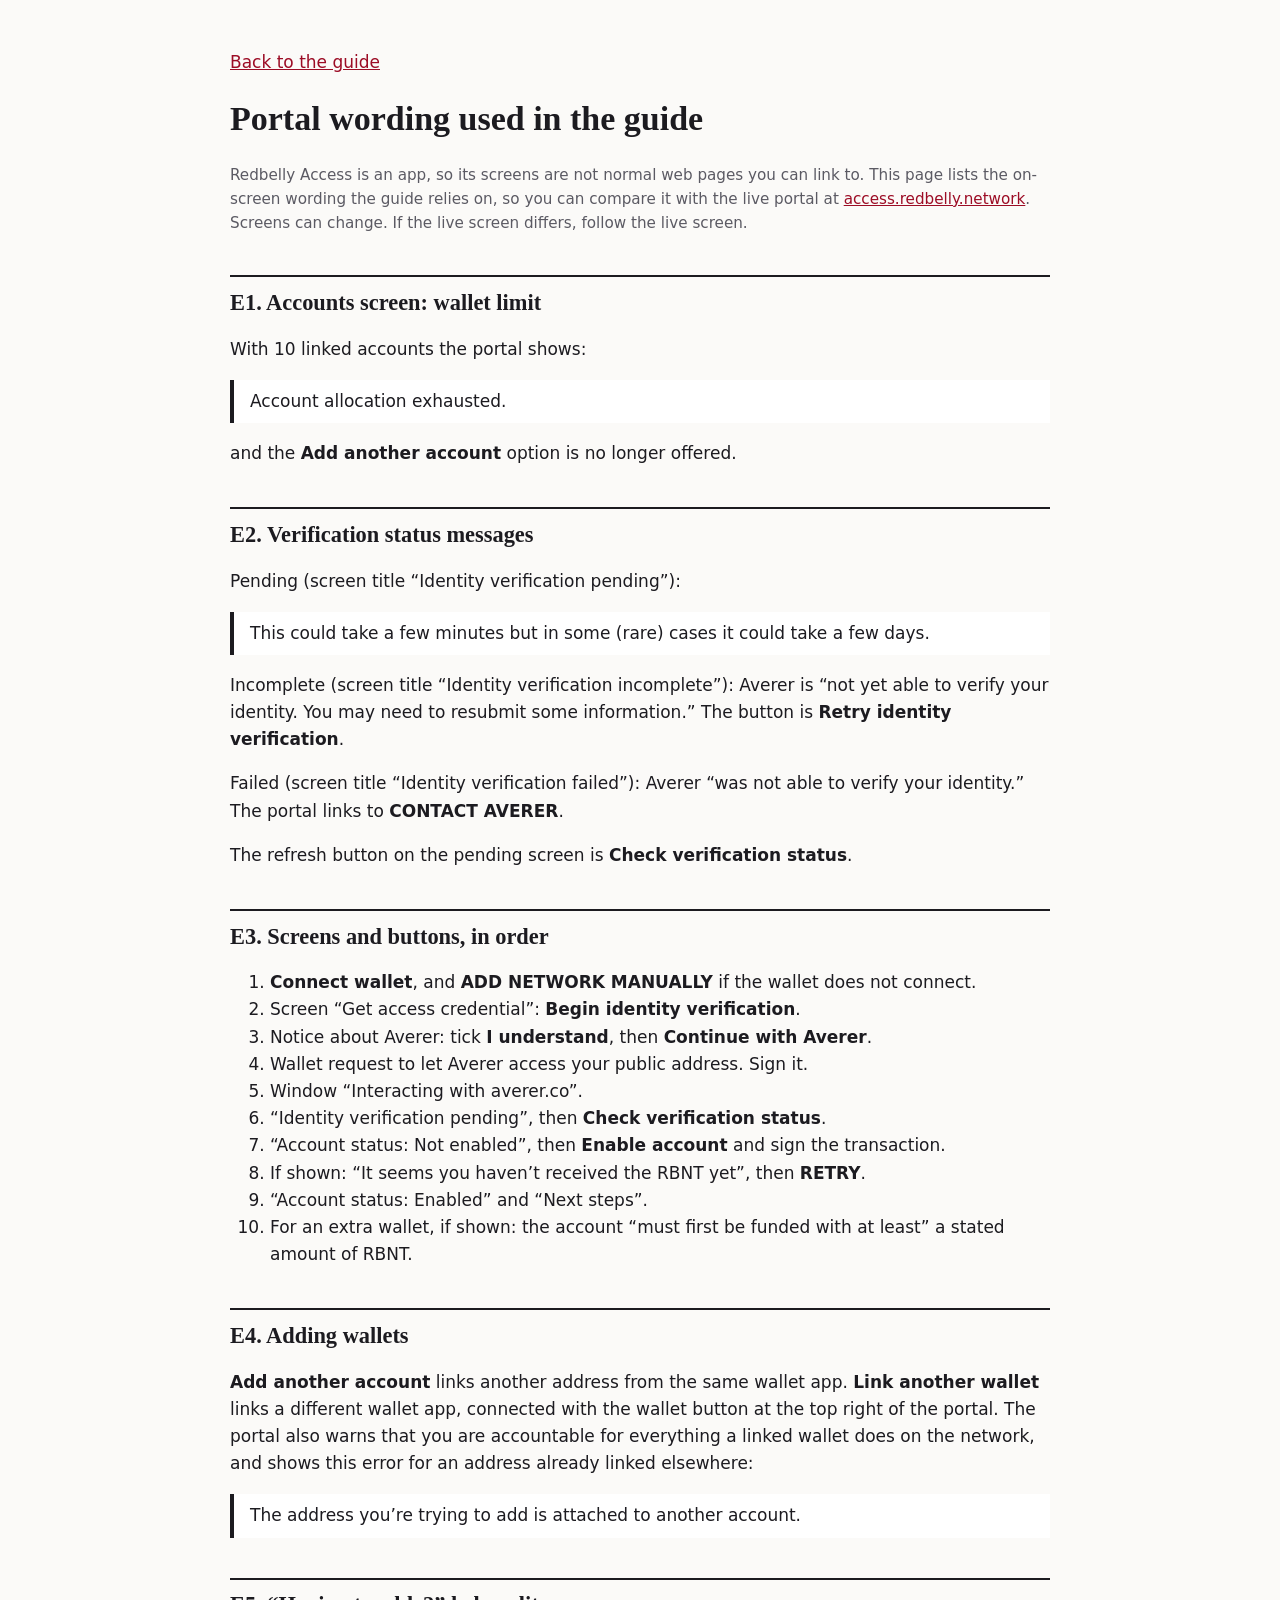
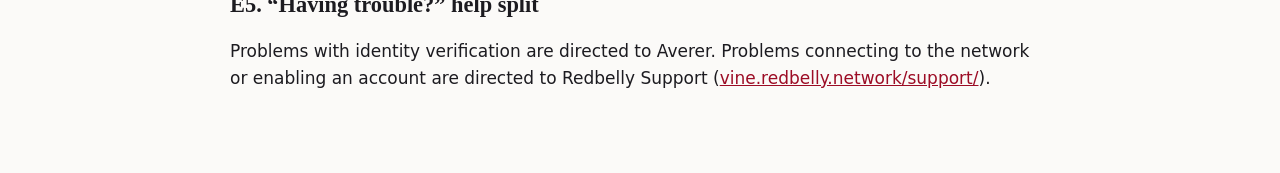
==== evidence.html @ eb974d35 "Fix Q2/Q3, live button names, Averer ticket link, evidence and sources" ====
<!DOCTYPE html>
<html lang="en">
<head>
<meta charset="utf-8">
<meta name="viewport" content="width=device-width, initial-scale=1">
<title>Portal wording used in the Redbelly KYC guide</title>
<style>
:root{--ink:#1c1b20;--muted:#5b5a63;--paper:#fbfaf8;--card:#fff;--line:#dedbd5;--link:#9c0c25;color-scheme:light dark}
@media (prefers-color-scheme: dark){:root{--ink:#f1eff2;--muted:#b4b1ba;--paper:#16151a;--card:#1f1e24;--line:#37353d;--link:#ff8da0}}
body{margin:0;background:var(--paper);color:var(--ink);font:17px/1.6 system-ui,-apple-system,"Segoe UI",Roboto,sans-serif}
main{max-width:820px;margin:0 auto;padding:2rem 1rem 4rem}
h1,h2{font-family:"Iowan Old Style","Palatino Linotype",Palatino,Georgia,serif;line-height:1.2}
h2{margin-top:2.5rem;padding-top:.8rem;border-top:2px solid var(--ink);font-size:1.4rem}
a{color:var(--link)}
.meta{color:var(--muted);font-size:.95rem}
blockquote{margin:.6rem 0;padding:.5rem 1rem;background:var(--card);border-left:4px solid var(--ink)}
code{overflow-wrap:anywhere}
</style>
</head>
<body><main>
<p><a href="index.html">Back to the guide</a></p>
<h1>Portal wording used in the guide</h1>
<p class="meta">Redbelly Access is an app, so its screens are not normal web pages you can link to. This page lists the on-screen wording the guide relies on, so you can compare it with the live portal at <a href="https://access.redbelly.network/">access.redbelly.network</a>. Screens can change. If the live screen differs, follow the live screen.</p>

<h2 id="e1">E1. Accounts screen: wallet limit</h2>
<p>With 10 linked accounts the portal shows:</p>
<blockquote>Account allocation exhausted.</blockquote>
<p>and the <b>Add another account</b> option is no longer offered.</p>

<h2 id="e2">E2. Verification status messages</h2>
<p>Pending (screen title “Identity verification pending”):</p>
<blockquote>This could take a few minutes but in some (rare) cases it could take a few days.</blockquote>
<p>Incomplete (screen title “Identity verification incomplete”): Averer is “not yet able to verify your identity. You may need to resubmit some information.” The button is <b>Retry identity verification</b>.</p>
<p>Failed (screen title “Identity verification failed”): Averer “was not able to verify your identity.” The portal links to <b>CONTACT AVERER</b>.</p>
<p>The refresh button on the pending screen is <b>Check verification status</b>.</p>

<h2 id="e3">E3. Screens and buttons, in order</h2>
<ol>
<li><b>Connect wallet</b>, and <b>ADD NETWORK MANUALLY</b> if the wallet does not connect.</li>
<li>Screen “Get access credential”: <b>Begin identity verification</b>.</li>
<li>Notice about Averer: tick <b>I understand</b>, then <b>Continue with Averer</b>.</li>
<li>Wallet request to let Averer access your public address. Sign it.</li>
<li>Window “Interacting with averer.co”.</li>
<li>“Identity verification pending”, then <b>Check verification status</b>.</li>
<li>“Account status: Not enabled”, then <b>Enable account</b> and sign the transaction.</li>
<li>If shown: “It seems you haven’t received the RBNT yet”, then <b>RETRY</b>.</li>
<li>“Account status: Enabled” and “Next steps”.</li>
<li>For an extra wallet, if shown: the account “must first be funded with at least” a stated amount of RBNT.</li>
</ol>

<h2 id="e4">E4. Adding wallets</h2>
<p><b>Add another account</b> links another address from the same wallet app. <b>Link another wallet</b> links a different wallet app, connected with the wallet button at the top right of the portal. The portal also warns that you are accountable for everything a linked wallet does on the network, and shows this error for an address already linked elsewhere:</p>
<blockquote>The address you’re trying to add is attached to another account.</blockquote>

<h2 id="e5">E5. “Having trouble?” help split</h2>
<p>Problems with identity verification are directed to Averer. Problems connecting to the network or enabling an account are directed to Redbelly Support (<a href="https://vine.redbelly.network/support/">vine.redbelly.network/support/</a>).</p>
</main></body></html>
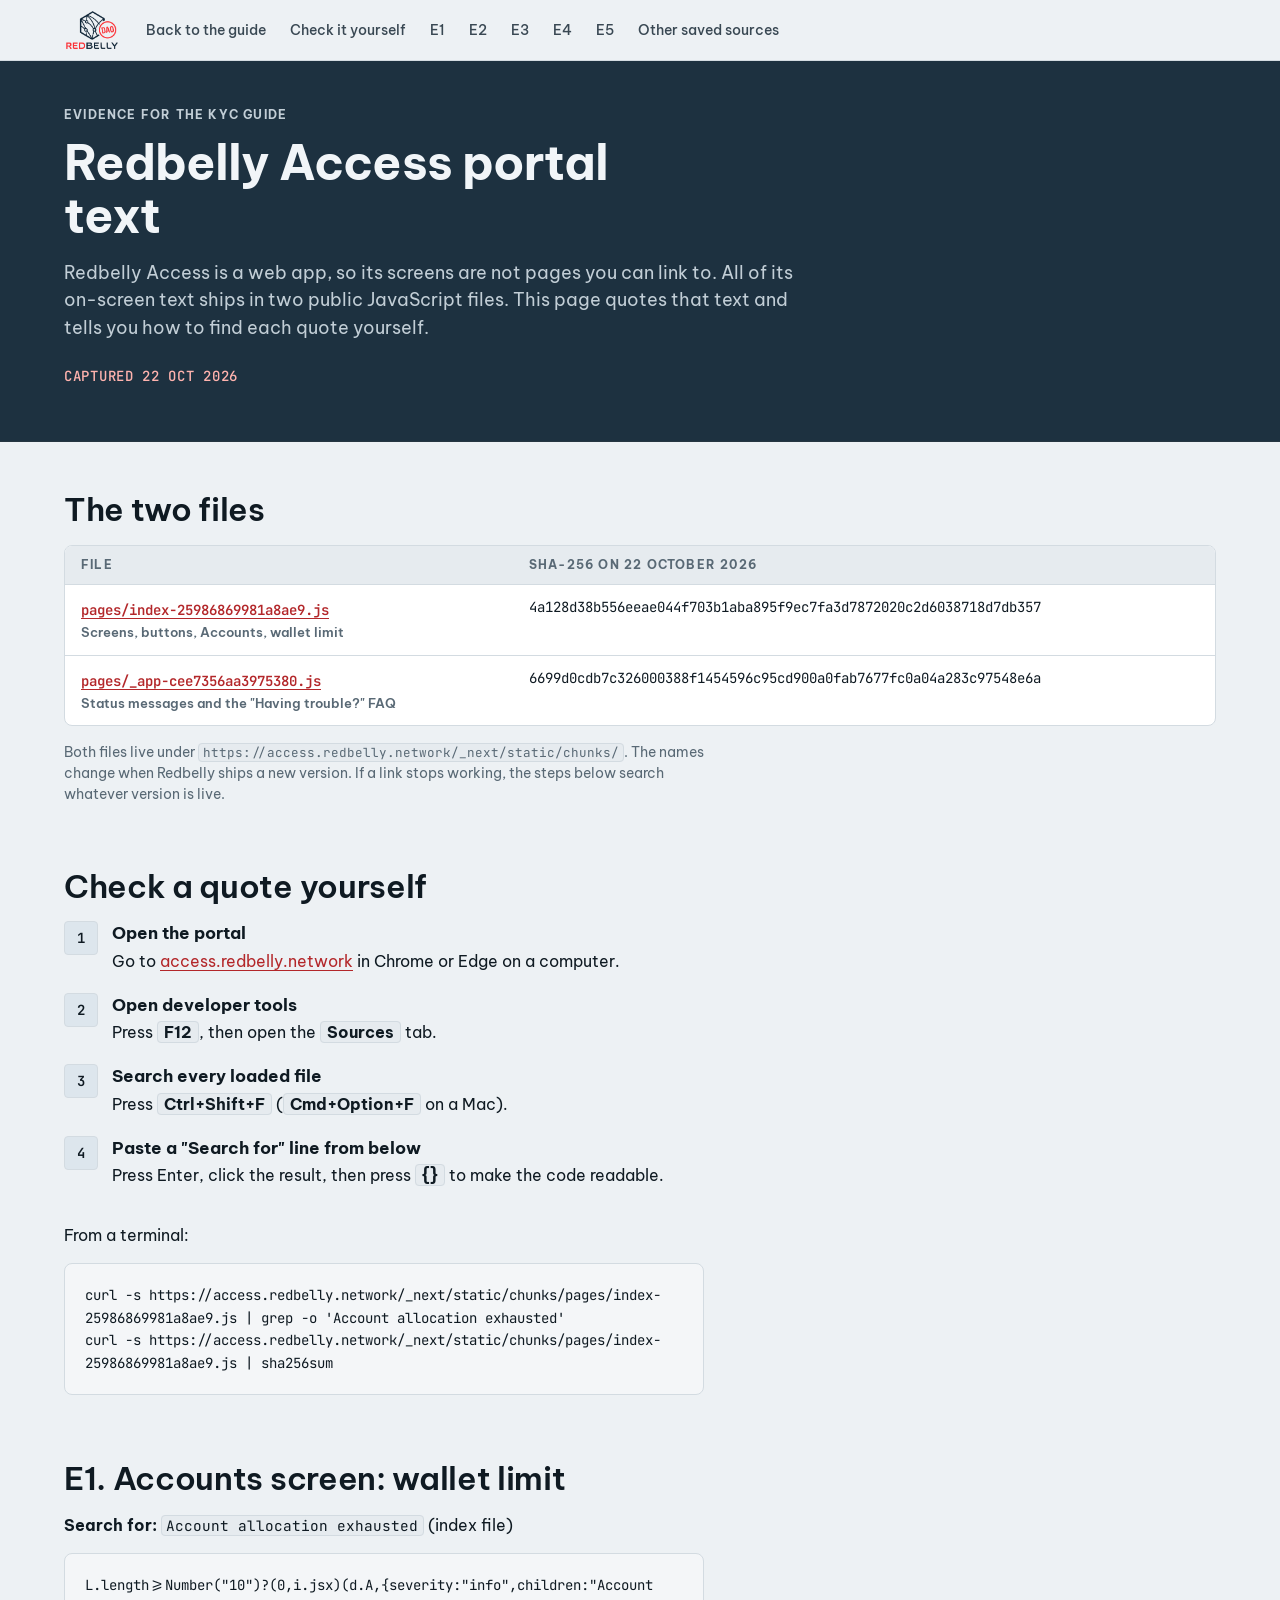
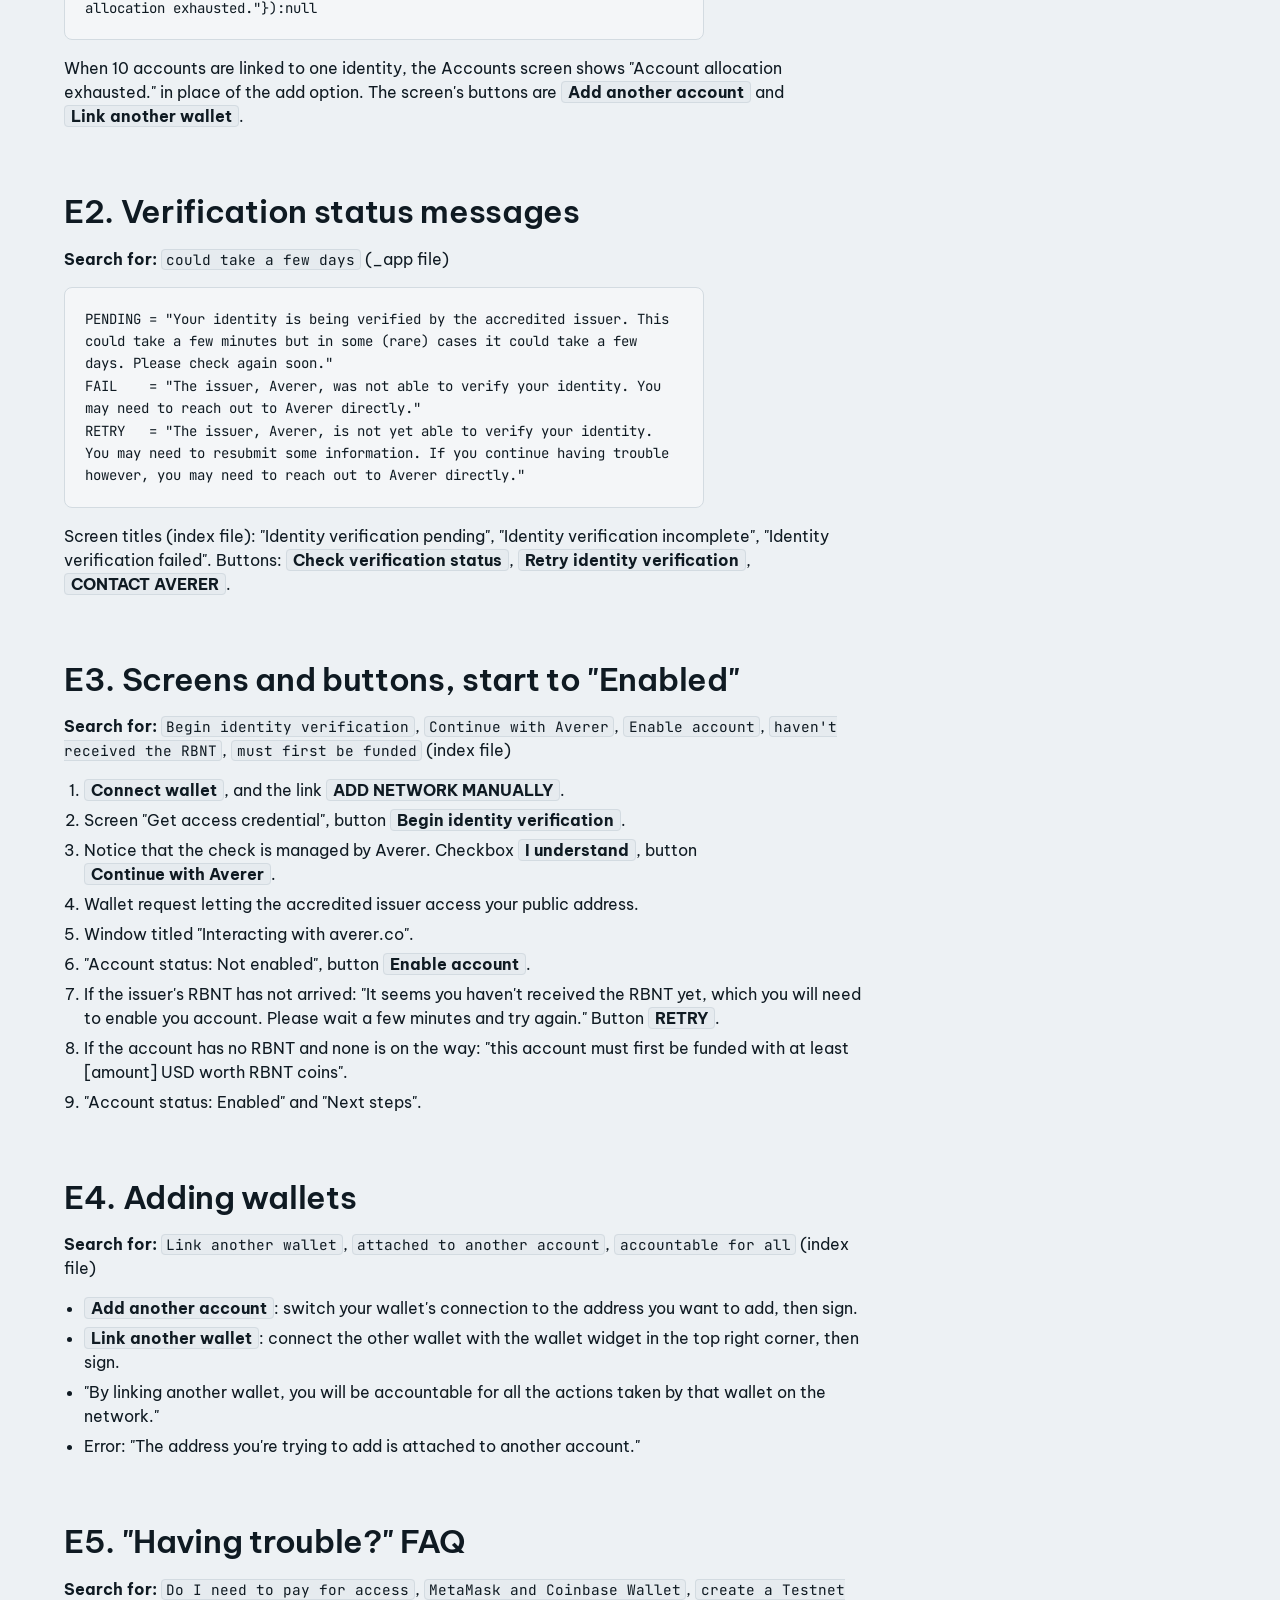
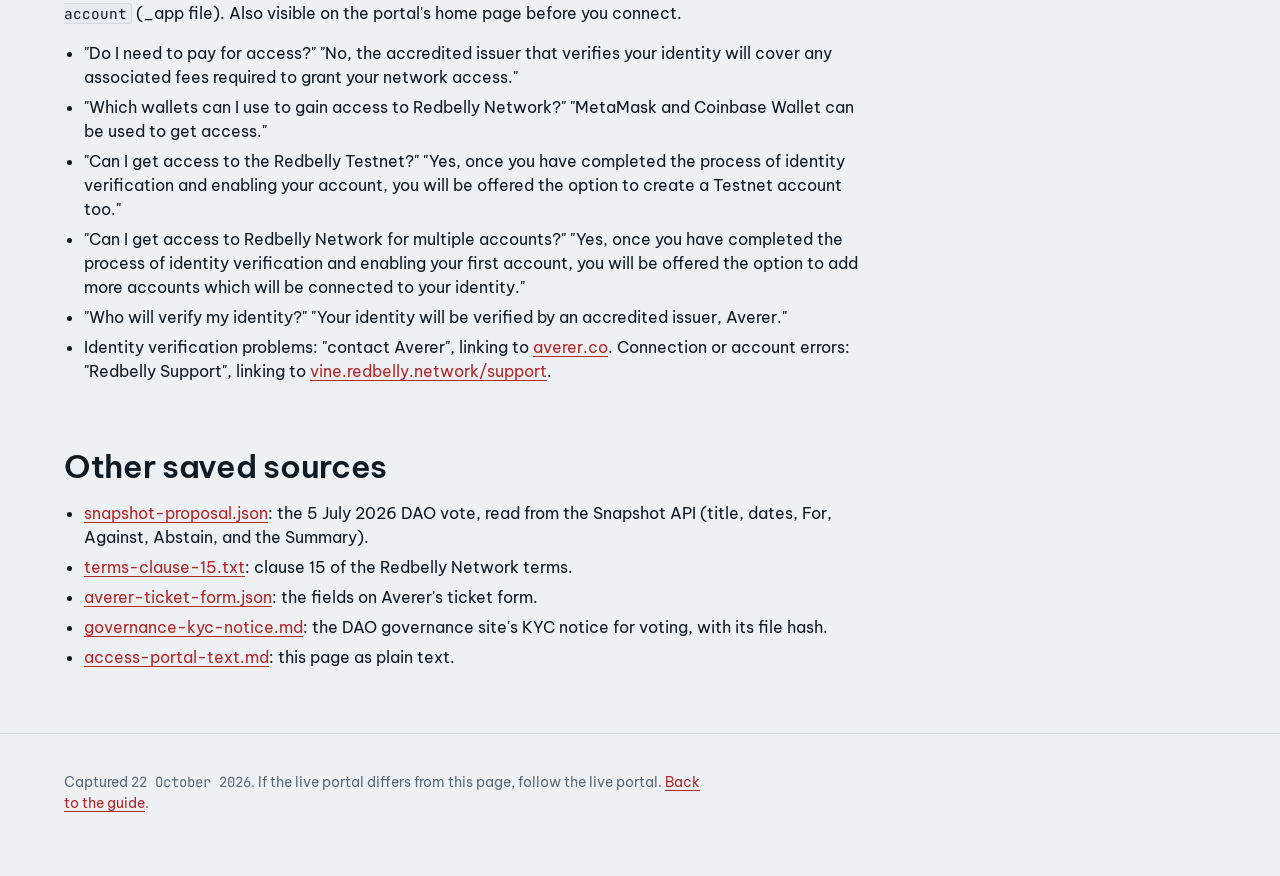
==== commit c2ae7af8: "Rebuild guide on the DAO brand kit with verified portal evidence - Pin and questions 2, 3 and 4 shar" ====
--- a/evidence.html
+++ b/evidence.html
@@ -1,57 +1,136 @@
-<!DOCTYPE html>
+<!doctype html>
 <html lang="en">
 <head>
 <meta charset="utf-8">
-<meta name="viewport" content="width=device-width, initial-scale=1">
-<title>Portal wording used in the Redbelly KYC guide</title>
-<style>
-:root{--ink:#1c1b20;--muted:#5b5a63;--paper:#fbfaf8;--card:#fff;--line:#dedbd5;--link:#9c0c25;color-scheme:light dark}
-@media (prefers-color-scheme: dark){:root{--ink:#f1eff2;--muted:#b4b1ba;--paper:#16151a;--card:#1f1e24;--line:#37353d;--link:#ff8da0}}
-body{margin:0;background:var(--paper);color:var(--ink);font:17px/1.6 system-ui,-apple-system,"Segoe UI",Roboto,sans-serif}
-main{max-width:820px;margin:0 auto;padding:2rem 1rem 4rem}
-h1,h2{font-family:"Iowan Old Style","Palatino Linotype",Palatino,Georgia,serif;line-height:1.2}
-h2{margin-top:2.5rem;padding-top:.8rem;border-top:2px solid var(--ink);font-size:1.4rem}
-a{color:var(--link)}
-.meta{color:var(--muted);font-size:.95rem}
-blockquote{margin:.6rem 0;padding:.5rem 1rem;background:var(--card);border-left:4px solid var(--ink)}
-code{overflow-wrap:anywhere}
-</style>
+<meta name="viewport" content="width=device-width,initial-scale=1">
+<title>Redbelly Access portal text</title>
+<meta name="description" content="The Redbelly Access on-screen text the KYC guide quotes, with file names, SHA-256 hashes and search strings so anyone can check it.">
+<link rel="icon" href="img/dao-logo-on-dark.png">
+<link rel="stylesheet" href="style.css">
+<script>try{var t=localStorage.getItem("theme");if(t)document.documentElement.setAttribute("data-theme",t)}catch(e){}</script>
 </head>
-<body><main>
-<p><a href="index.html">Back to the guide</a></p>
-<h1>Portal wording used in the guide</h1>
-<p class="meta">Redbelly Access is an app, so its screens are not normal web pages you can link to. This page lists the on-screen wording the guide relies on, so you can compare it with the live portal at <a href="https://access.redbelly.network/">access.redbelly.network</a>. Screens can change. If the live screen differs, follow the live screen.</p>
+<body>
+<header class="bar">
+  <div class="bar-in">
+    <a href="index.html" aria-label="Back to the guide">
+      <img class="logo logo-for-dark" src="img/dao-logo-on-dark.png" alt="Redbelly DAO" width="56" height="40">
+      <img class="logo logo-for-light" src="img/dao-logo-on-light.png" alt="Redbelly DAO" width="56" height="40">
+    </a>
+    <nav aria-label="Sections">
+      <a href="index.html">Back to the guide</a>
+      <a href="#check">Check it yourself</a>
+      <a href="#e1">E1</a><a href="#e2">E2</a><a href="#e3">E3</a><a href="#e4">E4</a><a href="#e5">E5</a>
+      <a href="#other">Other saved sources</a>
+    </nav>
+  </div>
+</header>
 
-<h2 id="e1">E1. Accounts screen: wallet limit</h2>
-<p>With 10 linked accounts the portal shows:</p>
-<blockquote>Account allocation exhausted.</blockquote>
-<p>and the <b>Add another account</b> option is no longer offered.</p>
+<div class="hero">
+  <div class="hero-in">
+    <p class="kicker">Evidence for the KYC guide</p>
+    <h1>Redbelly Access portal text</h1>
+    <p class="lead">Redbelly Access is a web app, so its screens are not pages you can link to. All of its on-screen text ships in two public JavaScript files. This page quotes that text and tells you how to find each quote yourself.</p>
+    <p class="date">CAPTURED 22 OCT 2026</p>
+  </div>
+</div>
 
-<h2 id="e2">E2. Verification status messages</h2>
-<p>Pending (screen title “Identity verification pending”):</p>
-<blockquote>This could take a few minutes but in some (rare) cases it could take a few days.</blockquote>
-<p>Incomplete (screen title “Identity verification incomplete”): Averer is “not yet able to verify your identity. You may need to resubmit some information.” The button is <b>Retry identity verification</b>.</p>
-<p>Failed (screen title “Identity verification failed”): Averer “was not able to verify your identity.” The portal links to <b>CONTACT AVERER</b>.</p>
-<p>The refresh button on the pending screen is <b>Check verification status</b>.</p>
+<main class="wrap">
 
-<h2 id="e3">E3. Screens and buttons, in order</h2>
-<ol>
-<li><b>Connect wallet</b>, and <b>ADD NETWORK MANUALLY</b> if the wallet does not connect.</li>
-<li>Screen “Get access credential”: <b>Begin identity verification</b>.</li>
-<li>Notice about Averer: tick <b>I understand</b>, then <b>Continue with Averer</b>.</li>
-<li>Wallet request to let Averer access your public address. Sign it.</li>
-<li>Window “Interacting with averer.co”.</li>
-<li>“Identity verification pending”, then <b>Check verification status</b>.</li>
-<li>“Account status: Not enabled”, then <b>Enable account</b> and sign the transaction.</li>
-<li>If shown: “It seems you haven’t received the RBNT yet”, then <b>RETRY</b>.</li>
-<li>“Account status: Enabled” and “Next steps”.</li>
-<li>For an extra wallet, if shown: the account “must first be funded with at least” a stated amount of RBNT.</li>
-</ol>
+<section id="files" aria-labelledby="files-title">
+  <h2 id="files-title">The two files</h2>
+  <div class="tbl">
+  <table>
+    <thead><tr><th scope="col">File</th><th scope="col">SHA-256 on 22 October 2026</th></tr></thead>
+    <tbody>
+      <tr><td><a class="mono small" href="https://access.redbelly.network/_next/static/chunks/pages/index-25986869981a8ae9.js">pages/index-25986869981a8ae9.js</a><small>Screens, buttons, Accounts, wallet limit</small></td><td class="mono small" style="overflow-wrap:anywhere">4a128d38b556eeae044f703b1aba895f9ec7fa3d7872020c2d6038718d7db357</td></tr>
+      <tr><td><a class="mono small" href="https://access.redbelly.network/_next/static/chunks/pages/_app-cee7356aa3975380.js">pages/_app-cee7356aa3975380.js</a><small>Status messages and the "Having trouble?" FAQ</small></td><td class="mono small" style="overflow-wrap:anywhere">6699d0cdb7c326000388f1454596c95cd900a0fab7677fc0a04a283c97548e6a</td></tr>
+    </tbody>
+  </table>
+  </div>
+  <p class="small muted">Both files live under <code>https://access.redbelly.network/_next/static/chunks/</code>. The names change when Redbelly ships a new version. If a link stops working, the steps below search whatever version is live.</p>
+</section>
 
-<h2 id="e4">E4. Adding wallets</h2>
-<p><b>Add another account</b> links another address from the same wallet app. <b>Link another wallet</b> links a different wallet app, connected with the wallet button at the top right of the portal. The portal also warns that you are accountable for everything a linked wallet does on the network, and shows this error for an address already linked elsewhere:</p>
-<blockquote>The address you’re trying to add is attached to another account.</blockquote>
+<section id="check" aria-labelledby="check-title">
+  <h2 id="check-title">Check a quote yourself</h2>
+  <ol class="steps">
+    <li><strong>Open the portal</strong>Go to <a href="https://access.redbelly.network/">access.redbelly.network</a> in Chrome or Edge on a computer.</li>
+    <li><strong>Open developer tools</strong>Press <span class="ui">F12</span>, then open the <span class="ui">Sources</span> tab.</li>
+    <li><strong>Search every loaded file</strong>Press <span class="ui">Ctrl+Shift+F</span> (<span class="ui">Cmd+Option+F</span> on a Mac).</li>
+    <li><strong>Paste a "Search for" line from below</strong>Press Enter, click the result, then press <span class="ui">{}</span> to make the code readable.</li>
+  </ol>
+  <p>From a terminal:</p>
+  <pre class="pin">curl -s https://access.redbelly.network/_next/static/chunks/pages/index-25986869981a8ae9.js | grep -o 'Account allocation exhausted'
+curl -s https://access.redbelly.network/_next/static/chunks/pages/index-25986869981a8ae9.js | sha256sum</pre>
+</section>
 
-<h2 id="e5">E5. “Having trouble?” help split</h2>
-<p>Problems with identity verification are directed to Averer. Problems connecting to the network or enabling an account are directed to Redbelly Support (<a href="https://vine.redbelly.network/support/">vine.redbelly.network/support/</a>).</p>
-</main></body></html>
+<section id="e1" aria-labelledby="e1-title">
+  <h2 id="e1-title">E1. Accounts screen: wallet limit</h2>
+  <p><strong>Search for:</strong> <code>Account allocation exhausted</code> (index file)</p>
+  <pre class="pin">L.length&gt;=Number("10")?(0,i.jsx)(d.A,{severity:"info",children:"Account allocation exhausted."}):null</pre>
+  <p>When 10 accounts are linked to one identity, the Accounts screen shows "Account allocation exhausted." in place of the add option. The screen's buttons are <span class="ui">Add another account</span> and <span class="ui">Link another wallet</span>.</p>
+</section>
+
+<section id="e2" aria-labelledby="e2-title">
+  <h2 id="e2-title">E2. Verification status messages</h2>
+  <p><strong>Search for:</strong> <code>could take a few days</code> (_app file)</p>
+  <pre class="pin">PENDING = "Your identity is being verified by the accredited issuer. This could take a few minutes but in some (rare) cases it could take a few days. Please check again soon."
+FAIL    = "The issuer, Averer, was not able to verify your identity. You may need to reach out to Averer directly."
+RETRY   = "The issuer, Averer, is not yet able to verify your identity. You may need to resubmit some information. If you continue having trouble however, you may need to reach out to Averer directly."</pre>
+  <p>Screen titles (index file): "Identity verification pending", "Identity verification incomplete", "Identity verification failed". Buttons: <span class="ui">Check verification status</span>, <span class="ui">Retry identity verification</span>, <span class="ui">CONTACT AVERER</span>.</p>
+</section>
+
+<section id="e3" aria-labelledby="e3-title">
+  <h2 id="e3-title">E3. Screens and buttons, start to "Enabled"</h2>
+  <p><strong>Search for:</strong> <code>Begin identity verification</code>, <code>Continue with Averer</code>, <code>Enable account</code>, <code>haven't received the RBNT</code>, <code>must first be funded</code> (index file)</p>
+  <ol>
+    <li><span class="ui">Connect wallet</span>, and the link <span class="ui">ADD NETWORK MANUALLY</span>.</li>
+    <li>Screen "Get access credential", button <span class="ui">Begin identity verification</span>.</li>
+    <li>Notice that the check is managed by Averer. Checkbox <span class="ui">I understand</span>, button <span class="ui">Continue with Averer</span>.</li>
+    <li>Wallet request letting the accredited issuer access your public address.</li>
+    <li>Window titled "Interacting with averer.co".</li>
+    <li>"Account status: Not enabled", button <span class="ui">Enable account</span>.</li>
+    <li>If the issuer's RBNT has not arrived: "It seems you haven't received the RBNT yet, which you will need to enable you account. Please wait a few minutes and try again." Button <span class="ui">RETRY</span>.</li>
+    <li>If the account has no RBNT and none is on the way: "this account must first be funded with at least [amount] USD worth RBNT coins".</li>
+    <li>"Account status: Enabled" and "Next steps".</li>
+  </ol>
+</section>
+
+<section id="e4" aria-labelledby="e4-title">
+  <h2 id="e4-title">E4. Adding wallets</h2>
+  <p><strong>Search for:</strong> <code>Link another wallet</code>, <code>attached to another account</code>, <code>accountable for all</code> (index file)</p>
+  <ul>
+    <li><span class="ui">Add another account</span>: switch your wallet's connection to the address you want to add, then sign.</li>
+    <li><span class="ui">Link another wallet</span>: connect the other wallet with the wallet widget in the top right corner, then sign.</li>
+    <li>"By linking another wallet, you will be accountable for all the actions taken by that wallet on the network."</li>
+    <li>Error: "The address you're trying to add is attached to another account."</li>
+  </ul>
+</section>
+
+<section id="e5" aria-labelledby="e5-title">
+  <h2 id="e5-title">E5. "Having trouble?" FAQ</h2>
+  <p><strong>Search for:</strong> <code>Do I need to pay for access</code>, <code>MetaMask and Coinbase Wallet</code>, <code>create a Testnet account</code> (_app file). Also visible on the portal's home page before you connect.</p>
+  <ul>
+    <li>"Do I need to pay for access?" "No, the accredited issuer that verifies your identity will cover any associated fees required to grant your network access."</li>
+    <li>"Which wallets can I use to gain access to Redbelly Network?" "MetaMask and Coinbase Wallet can be used to get access."</li>
+    <li>"Can I get access to the Redbelly Testnet?" "Yes, once you have completed the process of identity verification and enabling your account, you will be offered the option to create a Testnet account too."</li>
+    <li>"Can I get access to Redbelly Network for multiple accounts?" "Yes, once you have completed the process of identity verification and enabling your first account, you will be offered the option to add more accounts which will be connected to your identity."</li>
+    <li>"Who will verify my identity?" "Your identity will be verified by an accredited issuer, Averer."</li>
+    <li>Identity verification problems: "contact Averer", linking to <a href="https://www.averer.co/">averer.co</a>. Connection or account errors: "Redbelly Support", linking to <a href="https://vine.redbelly.network/support">vine.redbelly.network/support</a>.</li>
+  </ul>
+</section>
+
+<section id="other" aria-labelledby="other-title">
+  <h2 id="other-title">Other saved sources</h2>
+  <ul>
+    <li><a href="evidence/snapshot-proposal.json">snapshot-proposal.json</a>: the 5 July 2026 DAO vote, read from the Snapshot API (title, dates, For, Against, Abstain, and the Summary).</li>
+    <li><a href="evidence/terms-clause-15.txt">terms-clause-15.txt</a>: clause 15 of the Redbelly Network terms.</li>
+    <li><a href="evidence/averer-ticket-form.json">averer-ticket-form.json</a>: the fields on Averer's ticket form.</li>
+    <li><a href="evidence/governance-kyc-notice.md">governance-kyc-notice.md</a>: the DAO governance site's KYC notice for voting, with its file hash.</li>
+    <li><a href="evidence/access-portal-text.md">access-portal-text.md</a>: this page as plain text.</li>
+  </ul>
+</section>
+
+</main>
+<footer><p>Captured <span class="mono">22 October 2026</span>. If the live portal differs from this page, follow the live portal. <a href="index.html">Back to the guide</a>.</p></footer>
+</body>
+</html>
--- a/style.css
+++ b/style.css
@@ -0,0 +1,190 @@
+/* Redbelly DAO Task Board brand tokens (taskboard.redbellydao.network/brand). Dark is the default. */
+@font-face{font-family:"Be Vietnam Pro";src:url(fonts/BeVietnamPro-Regular.ttf) format("truetype");font-weight:400;font-display:swap}
+@font-face{font-family:"Be Vietnam Pro";src:url(fonts/BeVietnamPro-Medium.ttf) format("truetype");font-weight:500;font-display:swap}
+@font-face{font-family:"Be Vietnam Pro";src:url(fonts/BeVietnamPro-SemiBold.ttf) format("truetype");font-weight:600;font-display:swap}
+@font-face{font-family:"Be Vietnam Pro";src:url(fonts/BeVietnamPro-Bold.ttf) format("truetype");font-weight:700;font-display:swap}
+@font-face{font-family:"JetBrains Mono";src:url(fonts/JetBrainsMono.ttf) format("truetype");font-weight:100 800;font-display:swap}
+
+:root{
+  color-scheme:dark;
+  --surface:#0c1317; --background-deep:#0a1014; --well:#070c0f;
+  --container:#17222a; --container-high:#223039;
+  --slate:#141f26; --steel:#1d3140; --edge:#263641;
+  --text:#f1f5f8; --text-2:#c2ced6; --muted:#8fa1ad; --outline-variant:#34444f;
+  --brand:#EF5350; --brand-hover:#f95a56; --on-brand:#ffffff; --accent:#ffb3ae;
+  --ok:#86EFAC; --warn:#FCD34D;
+  --font-sans:"Be Vietnam Pro",ui-sans-serif,system-ui,sans-serif;
+  --font-mono:"JetBrains Mono",ui-monospace,monospace;
+  --r:4px; --r-lg:8px;
+}
+@media (prefers-color-scheme:light){
+  :root:not([data-theme="dark"]){
+    color-scheme:light;
+    --surface:#EDF1F4; --background-deep:#EDF1F4; --well:#F4F6F8;
+    --container:#E6EBEF; --container-high:#DAE1E7;
+    --slate:#FFFFFF; --steel:#DDE6ED; --edge:#D3DBE1;
+    --text:#0F1A22; --text-2:#394853; --muted:#596975; --outline-variant:#C3CDD4;
+    --brand-hover:#D93E3B; --accent:#B3272A; --ok:#15803D; --warn:#A16207;
+  }
+}
+:root[data-theme="light"]{
+  color-scheme:light;
+  --surface:#EDF1F4; --background-deep:#EDF1F4; --well:#F4F6F8;
+  --container:#E6EBEF; --container-high:#DAE1E7;
+  --slate:#FFFFFF; --steel:#DDE6ED; --edge:#D3DBE1;
+  --text:#0F1A22; --text-2:#394853; --muted:#596975; --outline-variant:#C3CDD4;
+  --brand-hover:#D93E3B; --accent:#B3272A; --ok:#15803D; --warn:#A16207;
+}
+
+*{box-sizing:border-box}
+html{scroll-behavior:smooth;scroll-padding-top:72px;-webkit-text-size-adjust:100%}
+@media (prefers-reduced-motion:reduce){html{scroll-behavior:auto}}
+body{margin:0;background:var(--surface);color:var(--text);font:400 16px/1.5 var(--font-sans)}
+a{color:var(--accent);text-underline-offset:3px}
+a:hover{text-decoration-thickness:2px}
+:focus-visible{outline:2px solid var(--brand);outline-offset:2px}
+.mono,code,.sid,.date{font-family:var(--font-mono)}
+code{font-size:.9em;background:var(--container);border:1px solid var(--edge);border-radius:var(--r);padding:0 .3em;overflow-wrap:anywhere}
+.skip{position:absolute;left:-999px;top:8px;background:var(--brand);color:var(--on-brand);padding:8px 12px;border-radius:var(--r);z-index:60}
+.skip:focus{left:16px}
+
+/* Top bar */
+.bar{position:sticky;top:0;z-index:40;background:color-mix(in srgb,var(--surface) 88%,transparent);backdrop-filter:blur(16px);-webkit-backdrop-filter:blur(16px);border-bottom:1px solid var(--edge)}
+.bar-in{max-width:1280px;margin:0 auto;padding:10px 16px;display:flex;align-items:center;gap:16px}
+.bar .logo{height:40px;width:auto;display:block}
+.bar nav{display:flex;gap:4px;overflow-x:auto;flex:1;scrollbar-width:none}
+.bar nav::-webkit-scrollbar{display:none}
+.bar nav a{color:var(--text-2);text-decoration:none;font-size:14px;font-weight:500;padding:6px 10px;border-radius:var(--r);white-space:nowrap}
+.bar nav a:hover,.bar nav a.active{color:var(--text);background:var(--container)}
+.theme{font:500 14px var(--font-sans);color:var(--text);background:transparent;border:1px solid var(--outline-variant);border-radius:var(--r);padding:6px 10px;cursor:pointer;white-space:nowrap}
+.theme:hover{border-color:var(--brand)}
+.logo-for-light{display:none}
+@media (prefers-color-scheme:light){:root:not([data-theme="dark"]) .bar .logo-for-dark{display:none}:root:not([data-theme="dark"]) .bar .logo-for-light{display:block}}
+:root[data-theme="light"] .bar .logo-for-dark{display:none}
+:root[data-theme="light"] .bar .logo-for-light{display:block}
+
+/* Hero band stays dark steel in both themes, as the brand kit asks. */
+.hero{background:#1d3140;color:#f1f5f8;border-bottom:1px solid #263641}
+.hero-in{max-width:1280px;margin:0 auto;padding:48px 16px 40px}
+.hero .kicker{font:700 12px/1 var(--font-sans);letter-spacing:.1em;text-transform:uppercase;color:#c2ced6;margin:0 0 16px}
+.hero h1{font-size:clamp(32px,6vw,48px);line-height:1.1;font-weight:700;letter-spacing:-.02em;margin:0 0 16px;max-width:18ch}
+.hero p.lead{font-size:18px;line-height:1.55;color:#c2ced6;max-width:62ch;margin:0 0 24px}
+.hero .date{font-size:14px;font-weight:500;letter-spacing:.05em;color:#ffb3ae}
+.hero .actions{display:flex;flex-wrap:wrap;gap:8px;margin-top:24px}
+.btn{display:inline-block;font:700 15px/1 var(--font-sans);padding:12px 16px;border-radius:var(--r);text-decoration:none;white-space:nowrap;border:1px solid transparent}
+.btn.primary{background:var(--brand);color:var(--on-brand)}
+.btn.primary:hover{background:var(--brand-hover)}
+.btn.ghost{color:inherit;border-color:#34444f}
+.btn.ghost:hover{border-color:var(--brand)}
+main .btn.ghost{border-color:var(--outline-variant);color:var(--text)}
+
+/* Layout */
+.wrap{max-width:1280px;margin:0 auto;padding:0 16px}
+@media (min-width:900px){.wrap,.hero-in,.bar-in{padding-left:64px;padding-right:64px}}
+section{padding:48px 0 0}
+.part{font:700 12px/1 var(--font-sans);letter-spacing:.1em;text-transform:uppercase;color:var(--accent);margin:0 0 8px}
+h2{font-size:32px;line-height:1.2;font-weight:600;letter-spacing:-.01em;margin:0 0 16px}
+.h-small{font-size:20px;margin-bottom:12px}
+h3{font-size:20px;line-height:1.3;font-weight:600;margin:32px 0 8px}
+p,li{max-width:72ch}
+.lead2{font-size:18px;line-height:1.55;color:var(--text-2)}
+.answer{font-size:18px;font-weight:600;line-height:1.5;margin:0 0 12px;max-width:65ch}
+ul,ol{padding-left:20px}
+li{margin:6px 0}
+.muted{color:var(--muted)}
+.small{font-size:14px}
+
+/* Cards: tonal depth, 1px edge, no shadows */
+.card{background:var(--slate);border:1px solid var(--edge);border-radius:var(--r-lg);padding:20px}
+.card>h3:first-child{margin-top:0}
+.grid2{display:grid;gap:16px;grid-template-columns:1fr}
+@media (min-width:760px){.grid2{grid-template-columns:1fr 1fr}}
+.rule-card{border-top:3px solid var(--ok)}
+.rule-card.net{border-top-color:var(--brand)}
+.label{font:700 12px/1 var(--font-sans);letter-spacing:.1em;text-transform:uppercase;color:var(--muted);margin:0 0 8px}
+.big{font-size:20px;font-weight:700;margin:0 0 8px}
+.note{background:var(--container);border:1px solid var(--edge);border-left:3px solid var(--warn);border-radius:var(--r);padding:12px 16px;margin:16px 0;max-width:80ch}
+.warnbox{border-left-color:var(--brand)}
+
+/* Status: dot plus a mono label, never a filled pill */
+.st{display:inline-flex;align-items:center;gap:8px;font:600 13px/1.2 var(--font-mono);letter-spacing:.05em;text-transform:uppercase;white-space:nowrap}
+.st::before{content:"";width:8px;height:8px;border-radius:9999px;background:currentColor;flex:none}
+.st.need{color:var(--accent)}
+.st.need::before{background:var(--brand)}
+.st.not{color:var(--ok)}
+.st.unc{color:var(--warn)}
+
+/* Tables */
+.tbl{overflow-x:auto;margin:16px 0;border:1px solid var(--edge);border-radius:var(--r-lg);background:var(--slate)}
+table{border-collapse:collapse;width:100%;min-width:620px}
+th,td{text-align:left;vertical-align:top;padding:12px 16px;border-top:1px solid var(--edge)}
+thead th{border-top:0;font:700 12px/1.2 var(--font-sans);letter-spacing:.1em;text-transform:uppercase;color:var(--muted);background:var(--container)}
+tr.group td{background:var(--container);font-weight:700;font-size:14px;color:var(--text-2)}
+td small{display:block;color:var(--muted);font-size:13px;margin-top:2px}
+td:first-child{font-weight:600}
+dl.kv{display:grid;grid-template-columns:max-content 1fr;gap:6px 16px;margin:8px 0 0}
+dl.kv dt{color:var(--muted);font-size:14px}
+dl.kv dd{margin:0;font-family:var(--font-mono);font-size:14px;overflow-wrap:anywhere}
+
+/* On phones the tables become stacked cards so nothing scrolls sideways */
+@media (max-width:640px){
+  .tbl.stack{overflow:visible;border:0;background:transparent}
+  .tbl.stack table{min-width:0}
+  .tbl.stack thead{position:absolute;width:1px;height:1px;overflow:hidden;clip:rect(0 0 0 0)}
+  .tbl.stack tr{display:block;background:var(--slate);border:1px solid var(--edge);border-radius:var(--r-lg);margin:0 0 8px;padding:12px 16px}
+  .tbl.stack td{display:block;border:0;padding:4px 0}
+  .tbl.stack tr.group{background:transparent;border:0;padding:12px 0 0;margin:0}
+  .tbl.stack tr.group td{background:transparent;font:700 12px/1.2 var(--font-sans);letter-spacing:.1em;text-transform:uppercase;color:var(--muted)}
+  .tbl.stack td[data-l]::before{content:attr(data-l);display:block;font:700 11px/1.2 var(--font-sans);letter-spacing:.1em;text-transform:uppercase;color:var(--muted);margin:6px 0 2px}
+}
+
+/* Citations */
+sup.c{font:500 11px/1 var(--font-mono);margin-left:2px;white-space:nowrap}
+sup.c a{text-decoration:none;color:var(--muted);border:1px solid var(--outline-variant);border-radius:var(--r);padding:1px 4px}
+sup.c a:hover{color:var(--accent);border-color:var(--accent)}
+
+/* Steps */
+ol.steps{list-style:none;padding:0;counter-reset:s;max-width:80ch}
+ol.steps>li{counter-increment:s;position:relative;padding:0 0 20px 48px;margin:0;max-width:none}
+ol.steps>li::before{content:counter(s);position:absolute;left:0;top:0;width:32px;height:32px;border-radius:var(--r);background:var(--steel);border:1px solid var(--edge);display:grid;place-items:center;font:600 14px var(--font-mono);color:var(--text)}
+ol.steps>li>strong{display:block;font-size:17px;margin-bottom:2px}
+.ui{font-weight:700;color:var(--text);background:var(--container);border:1px solid var(--edge);border-radius:var(--r);padding:0 6px;white-space:nowrap}
+.chips{display:flex;flex-wrap:wrap;gap:6px;padding:0;list-style:none;margin:12px 0}
+.chips li{margin:0;font-size:14px;background:var(--container);border:1px solid var(--edge);border-radius:var(--r);padding:2px 8px}
+
+/* Pin */
+pre.pin{white-space:pre-wrap;overflow-wrap:anywhere;background:var(--well);border:1px solid var(--edge);border-radius:var(--r-lg);padding:20px;font:400 14px/1.6 var(--font-mono);color:var(--text);max-width:80ch;margin:16px 0}
+.copy{font:600 14px var(--font-sans);background:var(--brand);color:var(--on-brand);border:0;border-radius:var(--r);padding:10px 14px;cursor:pointer}
+.copy:hover{background:var(--brand-hover)}
+img.guide{width:100%;max-width:540px;height:auto;border:1px solid var(--edge);border-radius:var(--r-lg);display:block}
+
+/* Sources */
+ol.src{list-style:none;padding:0;margin:16px 0;max-width:none;border-top:1px solid var(--edge)}
+ol.src li{display:grid;grid-template-columns:56px 1fr;gap:4px 16px;padding:14px 0;border-bottom:1px solid var(--edge);margin:0;max-width:none}
+ol.src li:target{background:var(--container)}
+ol.src .sid{font-weight:600;color:var(--accent);font-size:14px}
+ol.src .what{color:var(--text-2);font-size:14px;display:block;margin-top:2px}
+ol.src a{overflow-wrap:anywhere}
+.kind{font:600 11px/1 var(--font-mono);letter-spacing:.05em;color:var(--muted);border:1px solid var(--outline-variant);border-radius:var(--r);padding:2px 5px;margin-left:6px;vertical-align:1px}
+
+footer{max-width:1280px;margin:64px auto 0;padding:24px 16px 48px;border-top:1px solid var(--edge);color:var(--muted);font-size:14px}
+@media (min-width:900px){footer{padding-left:64px;padding-right:64px}}
+
+.to-top{position:fixed;right:16px;bottom:16px;opacity:0;pointer-events:none;transition:opacity .2s;font:600 14px var(--font-sans);background:var(--slate);color:var(--text);border:1px solid var(--edge);border-radius:var(--r);padding:8px 12px;cursor:pointer}
+.to-top.show{opacity:1;pointer-events:auto}
+
+/* Print and PDF: light theme, no chrome */
+@media print{
+  :root{color-scheme:light;--surface:#fff;--well:#F4F6F8;--container:#EEF2F5;--slate:#fff;--steel:#DDE6ED;--edge:#D3DBE1;--text:#0F1A22;--text-2:#394853;--muted:#596975;--outline-variant:#C3CDD4;--accent:#B3272A;--ok:#15803D;--warn:#A16207}
+  body{font-size:11pt}
+  .bar,.theme,.to-top,.copy,.hero .actions,.noprint{display:none !important}
+  .hero{-webkit-print-color-adjust:exact;print-color-adjust:exact}
+  .hero-in{padding:28px 24px}
+  .wrap{padding:0 8px}
+  section{padding-top:24px;break-before:auto}
+  h2,h3{break-after:avoid}
+  .card,tr,ol.steps>li,ol.src li{break-inside:avoid}
+  .tbl{overflow:visible}
+  table{min-width:0}
+  a{color:var(--accent)}
+}
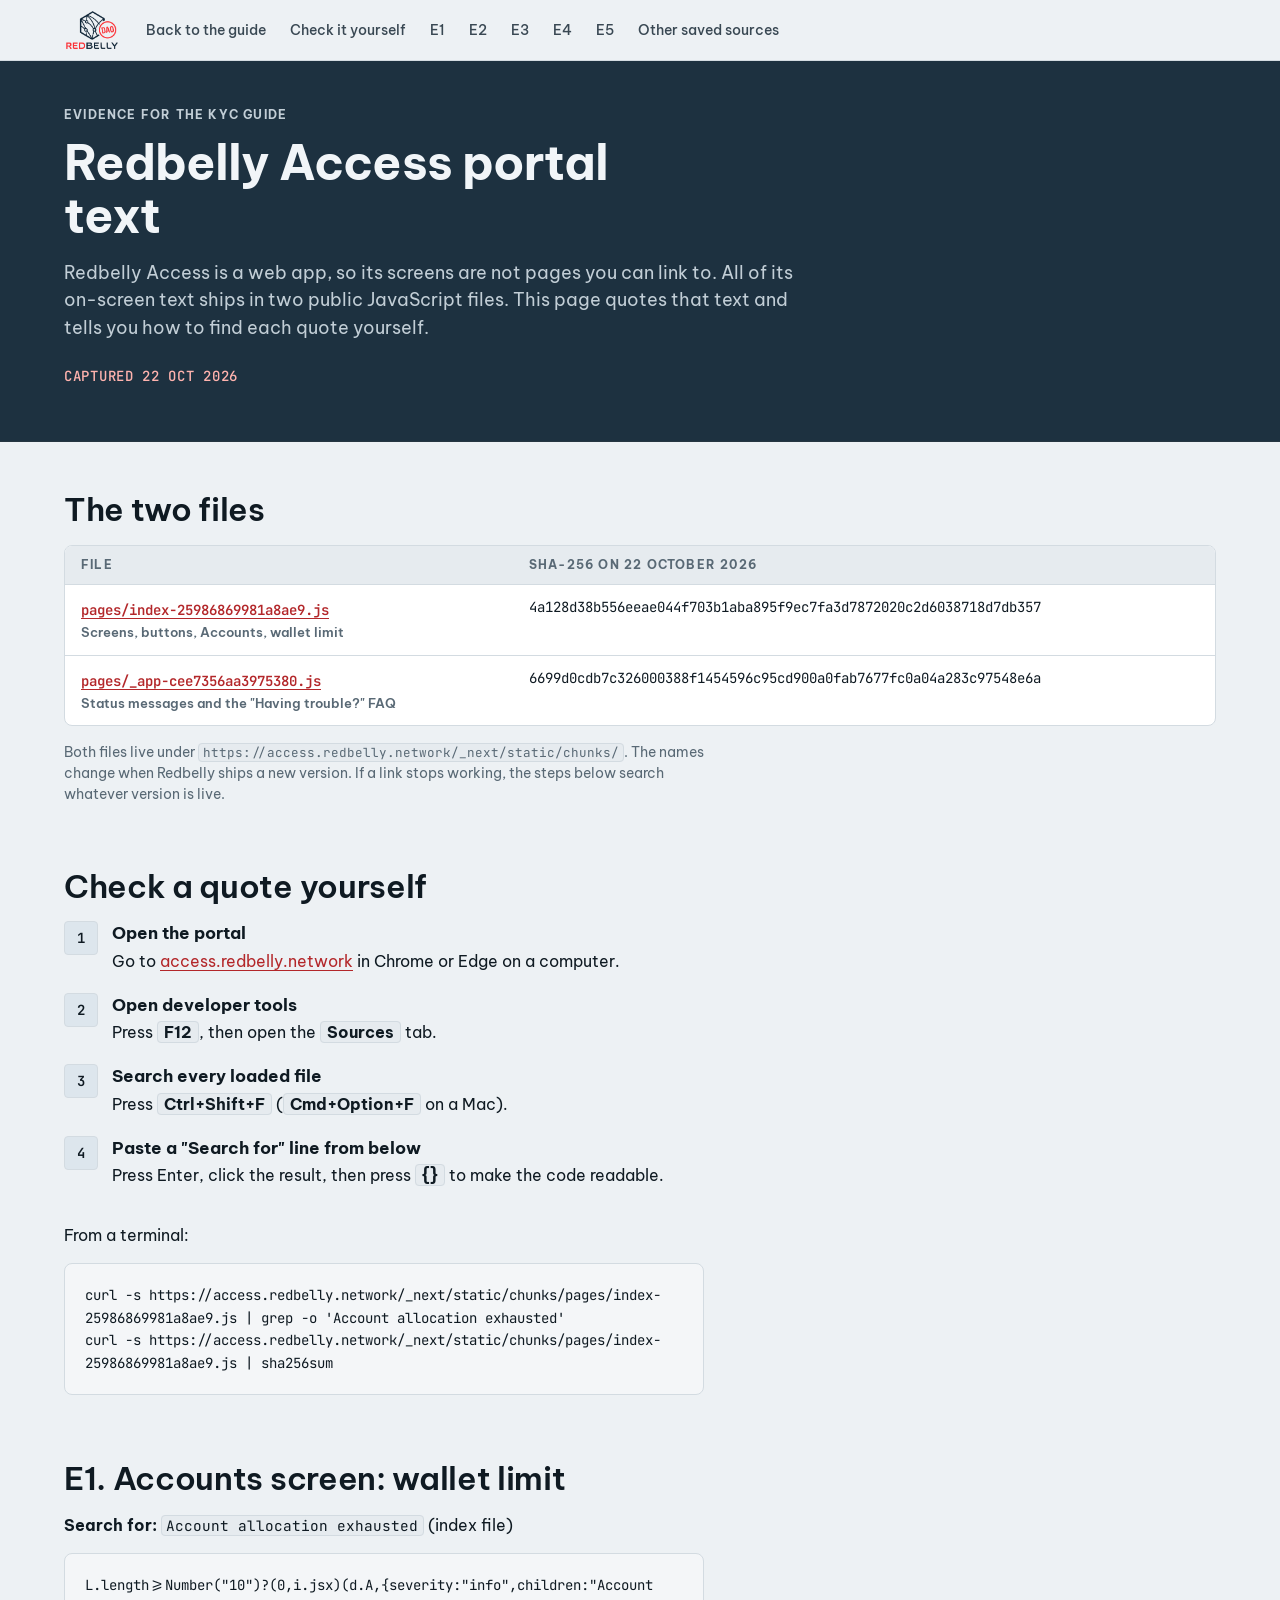
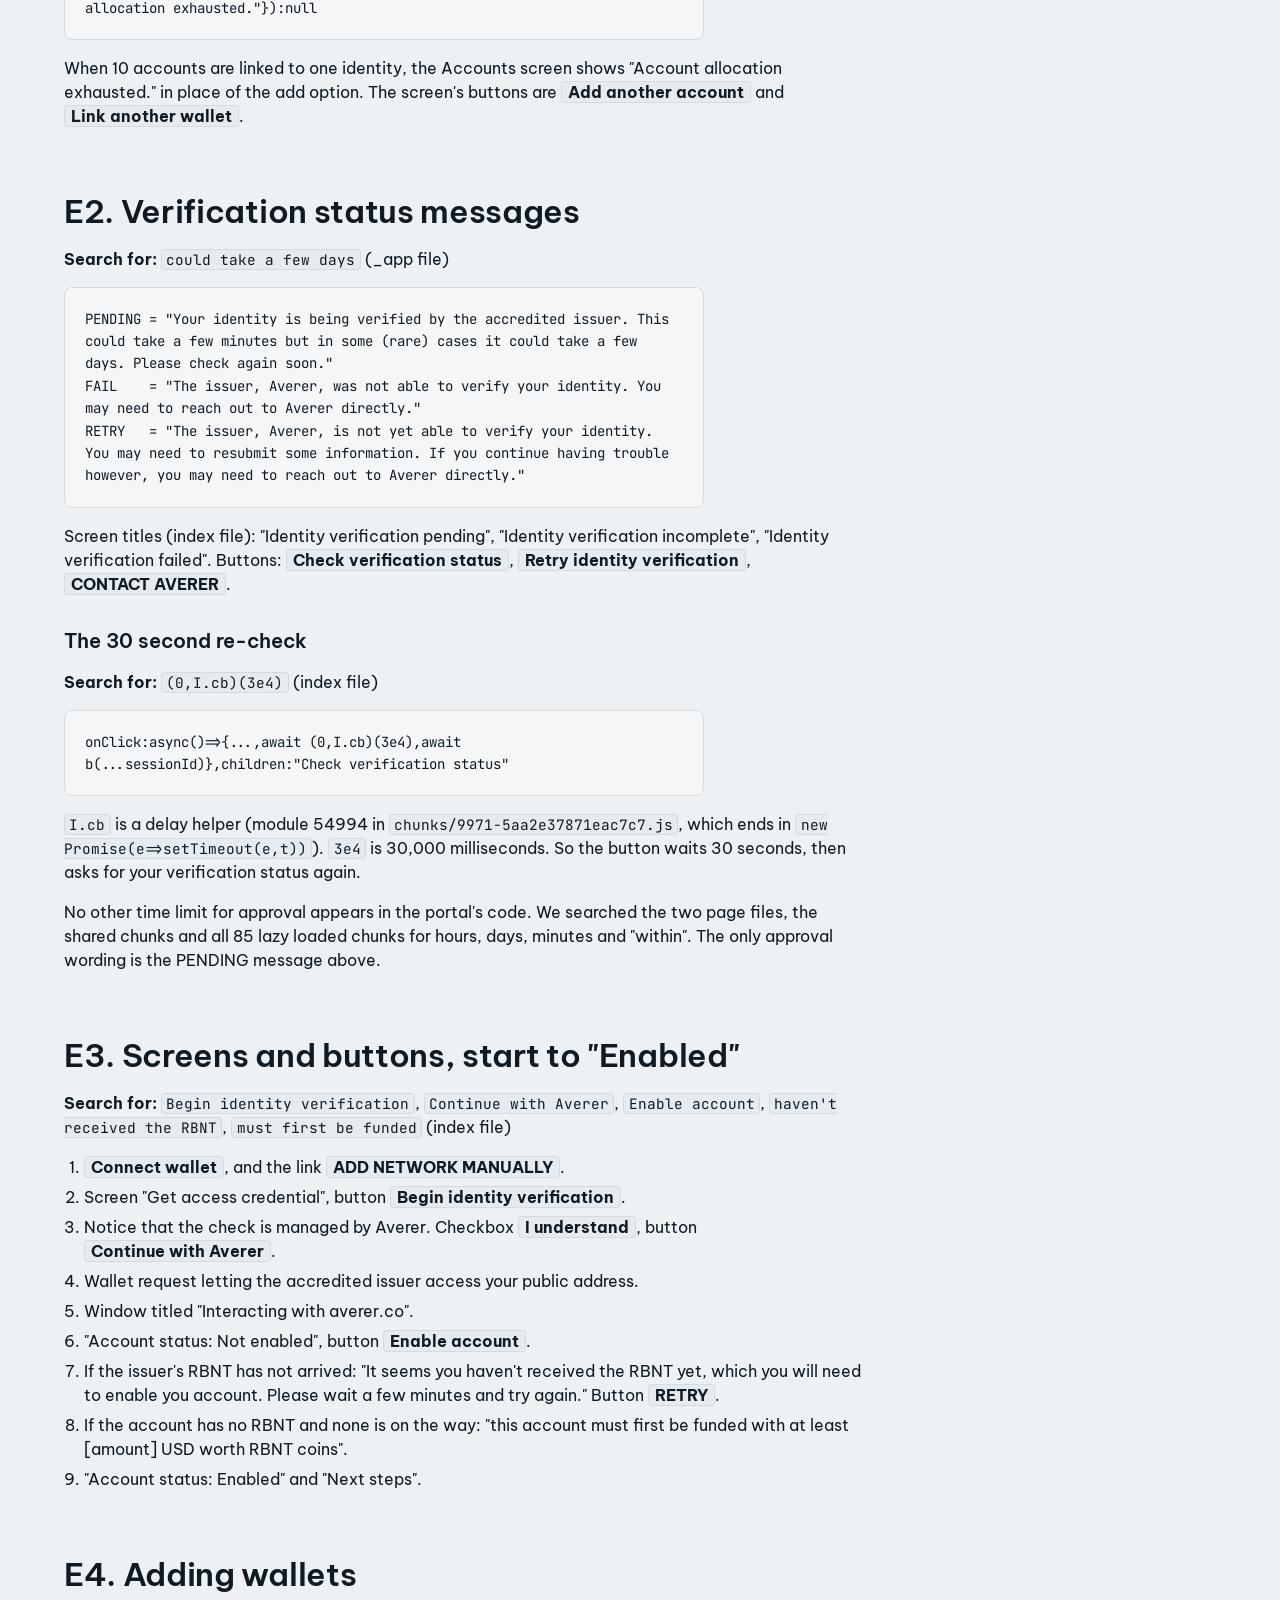
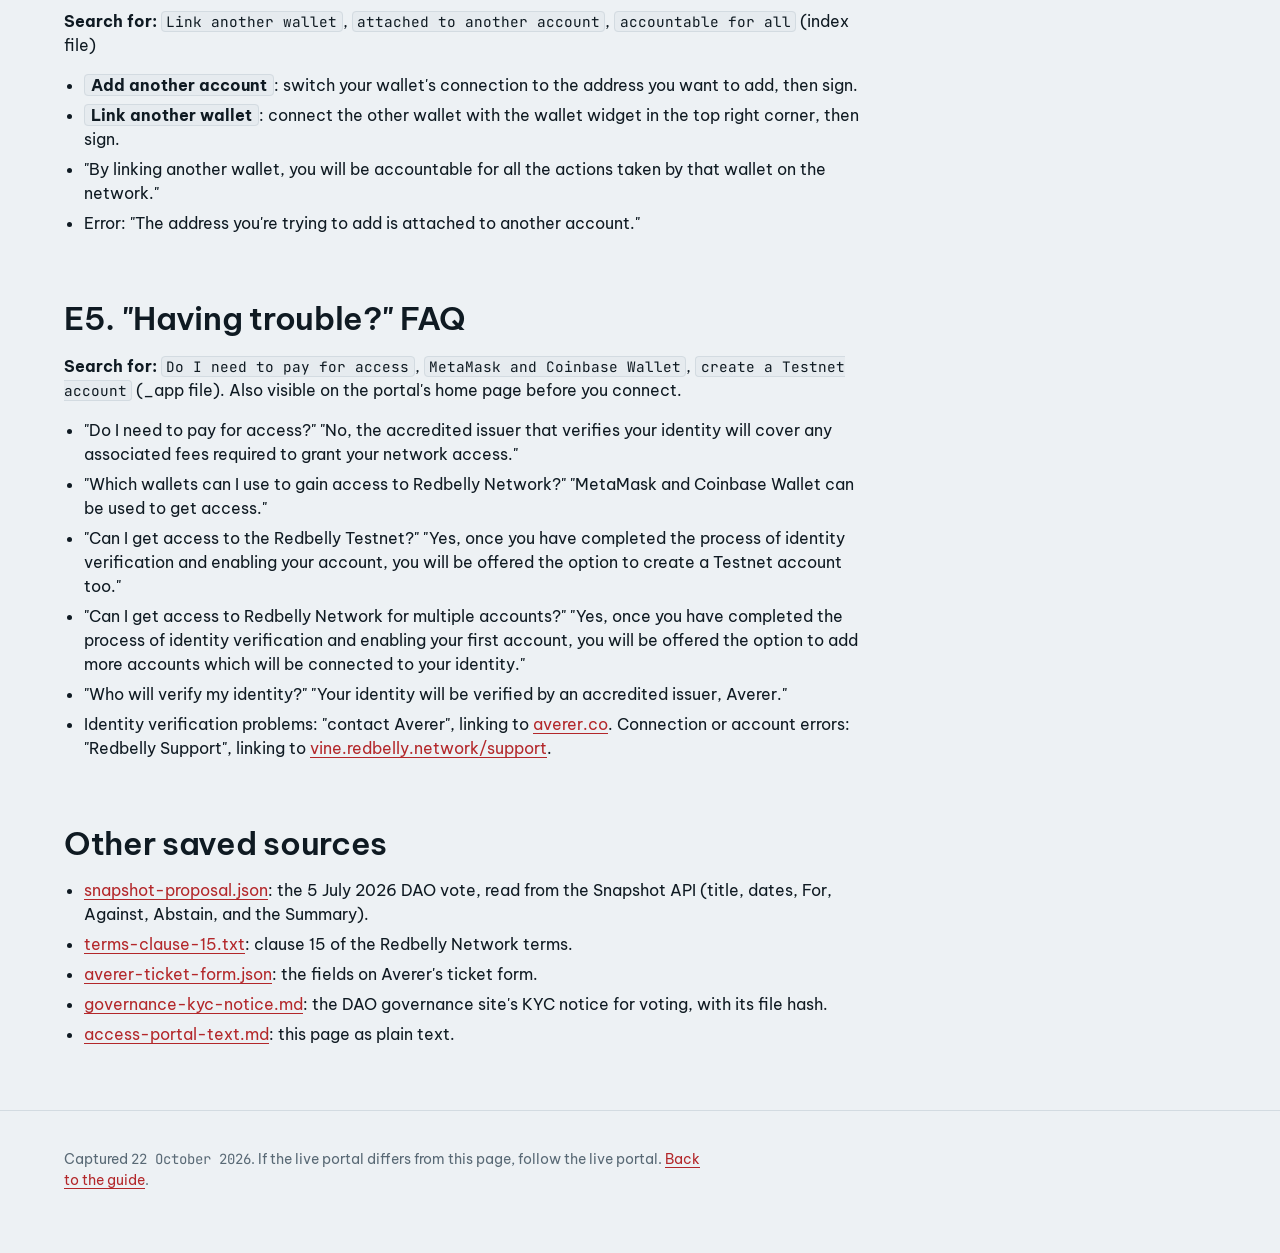
==== commit 6dfc2663: "Add the 30 second re-check found in the portal code Check verification status runs (0,I.cb)(3e4), a " ====
--- a/evidence.html
+++ b/evidence.html
@@ -77,6 +77,11 @@
 FAIL    = "The issuer, Averer, was not able to verify your identity. You may need to reach out to Averer directly."
 RETRY   = "The issuer, Averer, is not yet able to verify your identity. You may need to resubmit some information. If you continue having trouble however, you may need to reach out to Averer directly."</pre>
   <p>Screen titles (index file): "Identity verification pending", "Identity verification incomplete", "Identity verification failed". Buttons: <span class="ui">Check verification status</span>, <span class="ui">Retry identity verification</span>, <span class="ui">CONTACT AVERER</span>.</p>
+  <h3>The 30 second re-check</h3>
+  <p><strong>Search for:</strong> <code>(0,I.cb)(3e4)</code> (index file)</p>
+  <pre class="pin">onClick:async()=&gt;{...,await (0,I.cb)(3e4),await b(...sessionId)},children:"Check verification status"</pre>
+  <p><code>I.cb</code> is a delay helper (module 54994 in <code>chunks/9971-5aa2e37871eac7c7.js</code>, which ends in <code>new Promise(e=&gt;setTimeout(e,t))</code>). <code>3e4</code> is 30,000 milliseconds. So the button waits 30 seconds, then asks for your verification status again.</p>
+  <p>No other time limit for approval appears in the portal's code. We searched the two page files, the shared chunks and all 85 lazy loaded chunks for hours, days, minutes and "within". The only approval wording is the PENDING message above.</p>
 </section>
 
 <section id="e3" aria-labelledby="e3-title">
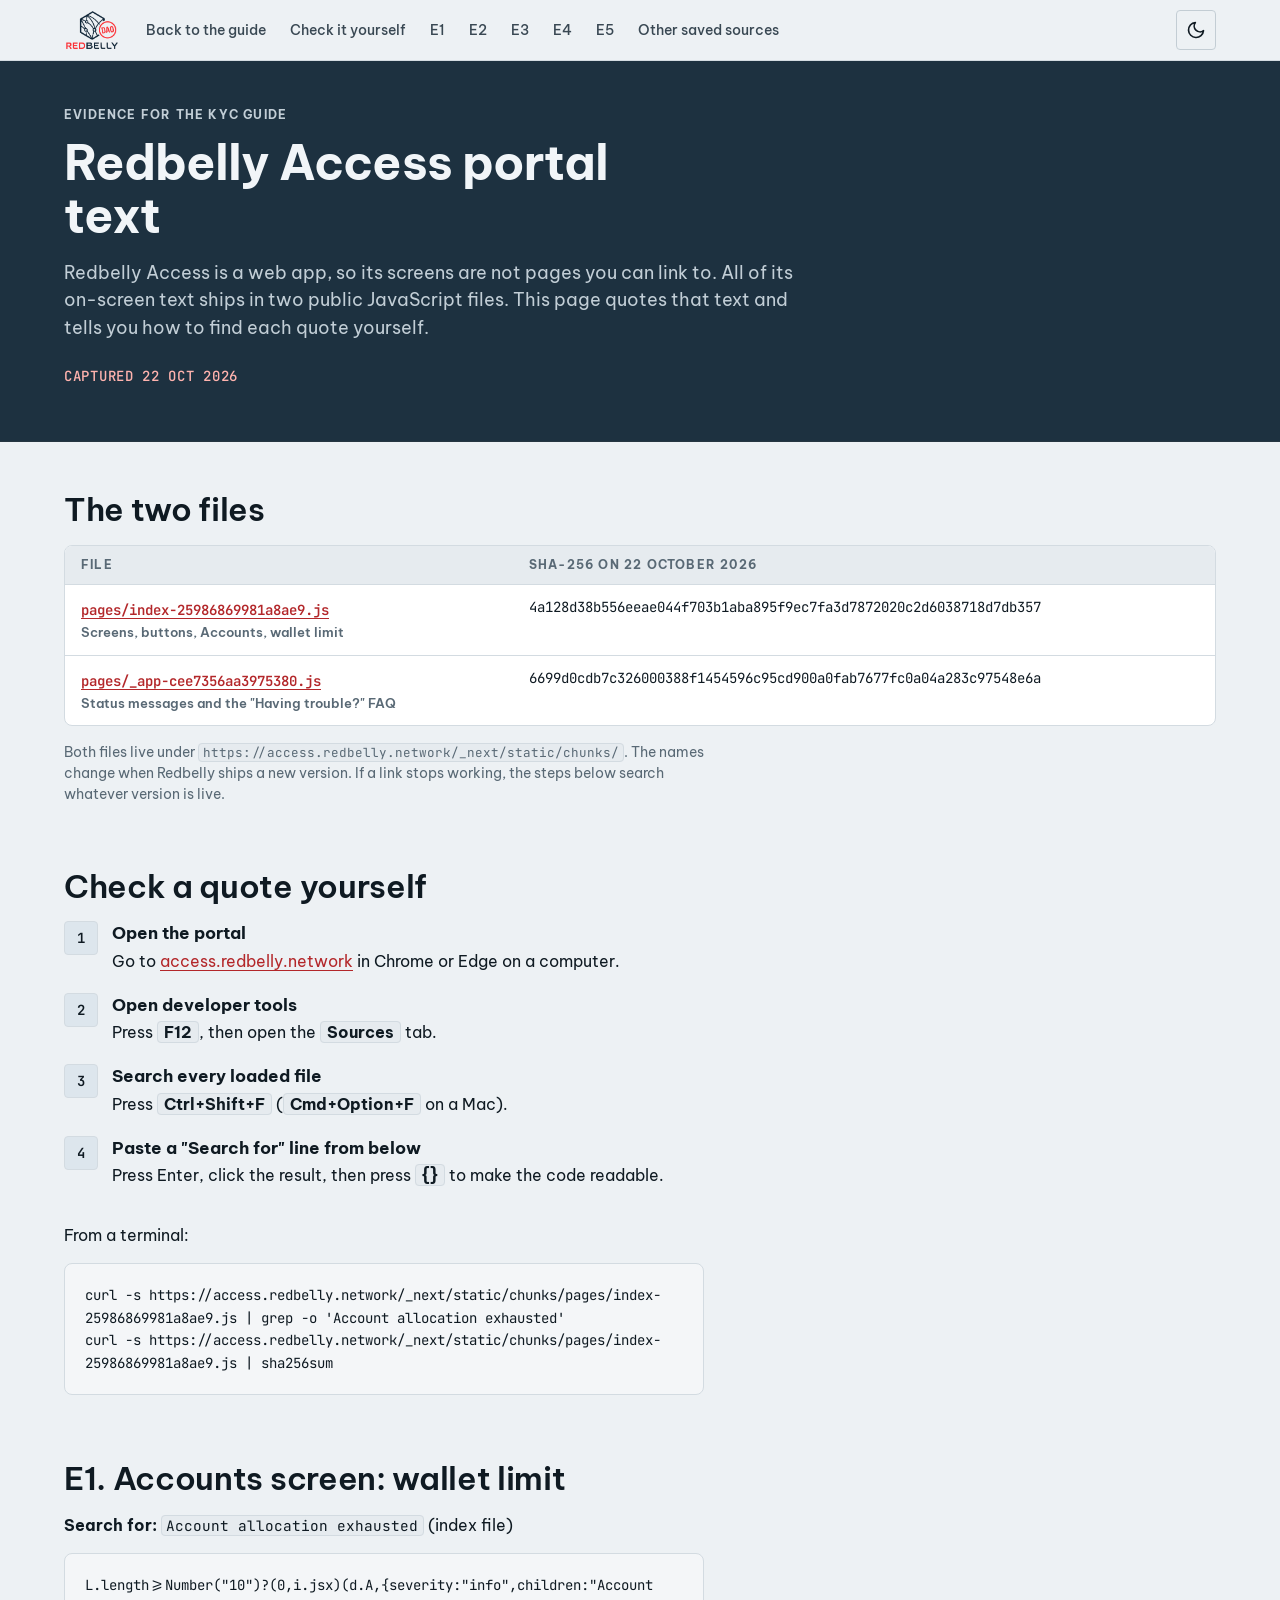
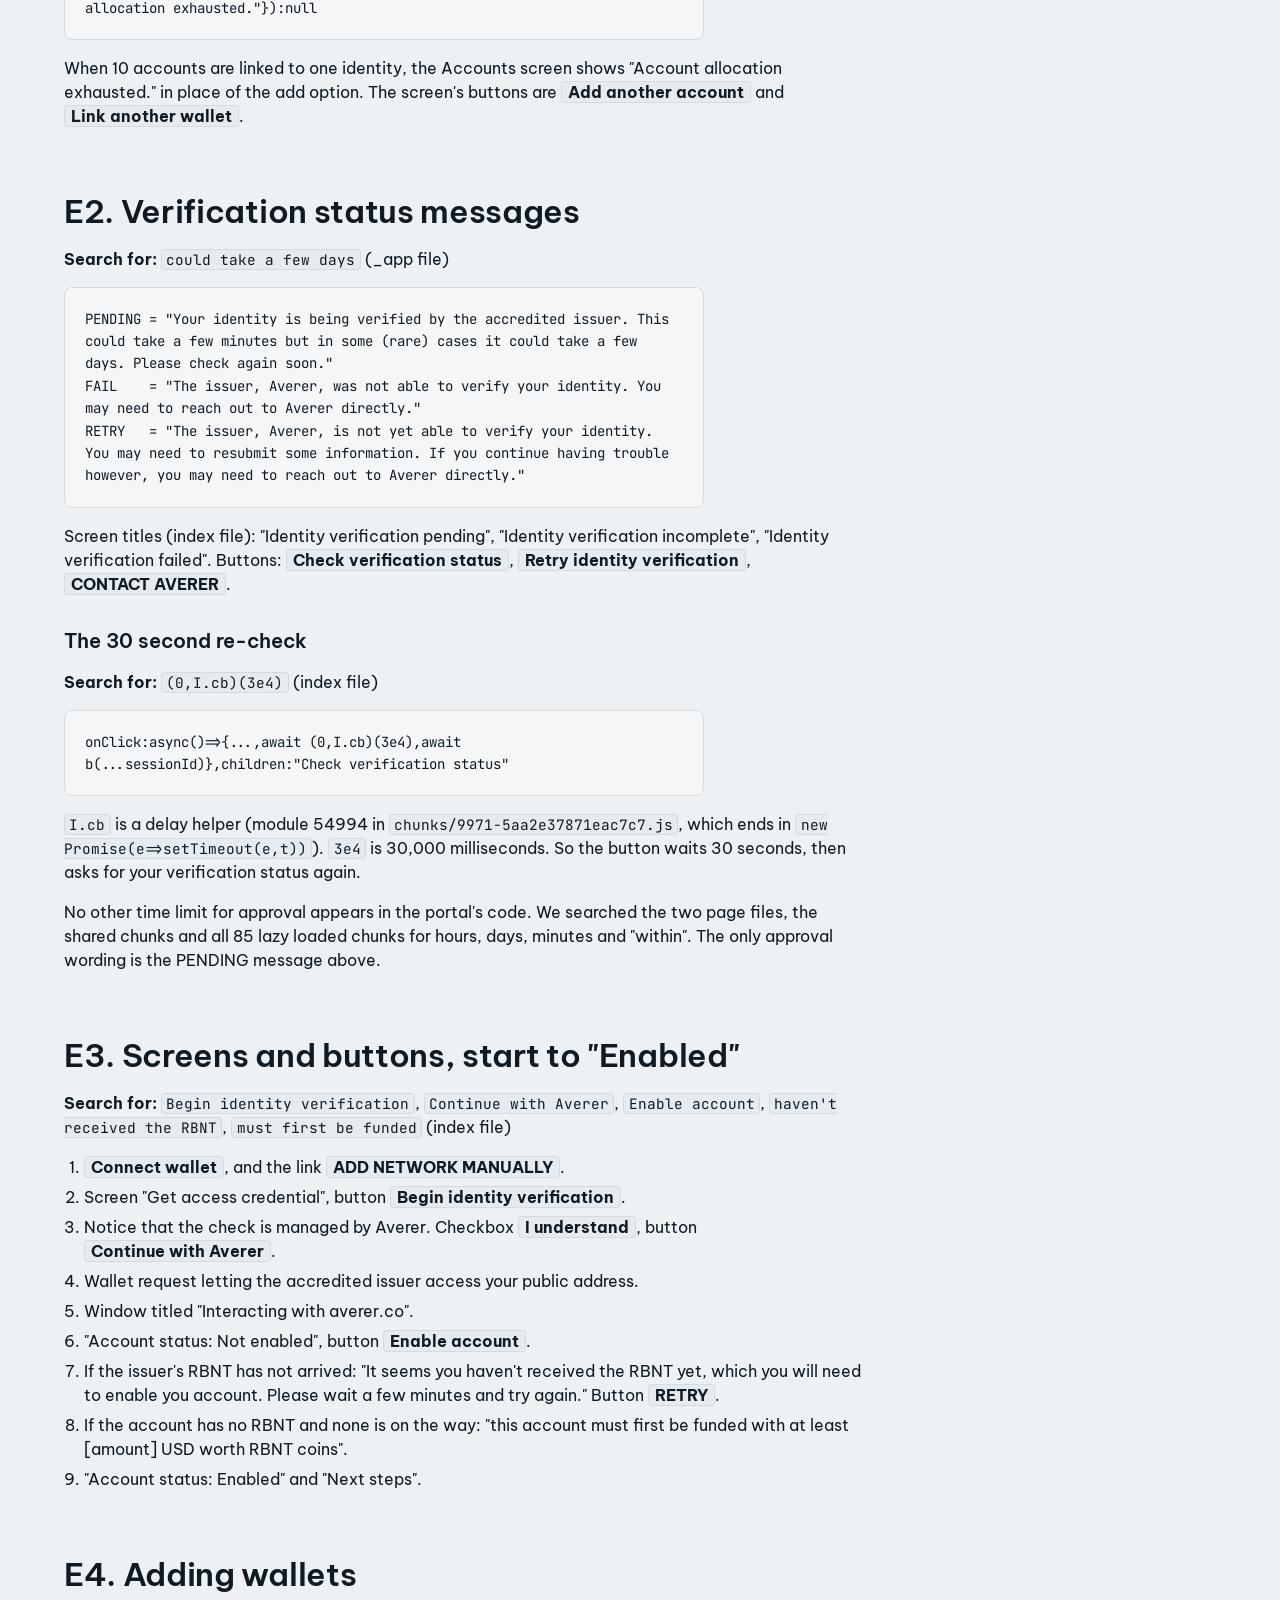
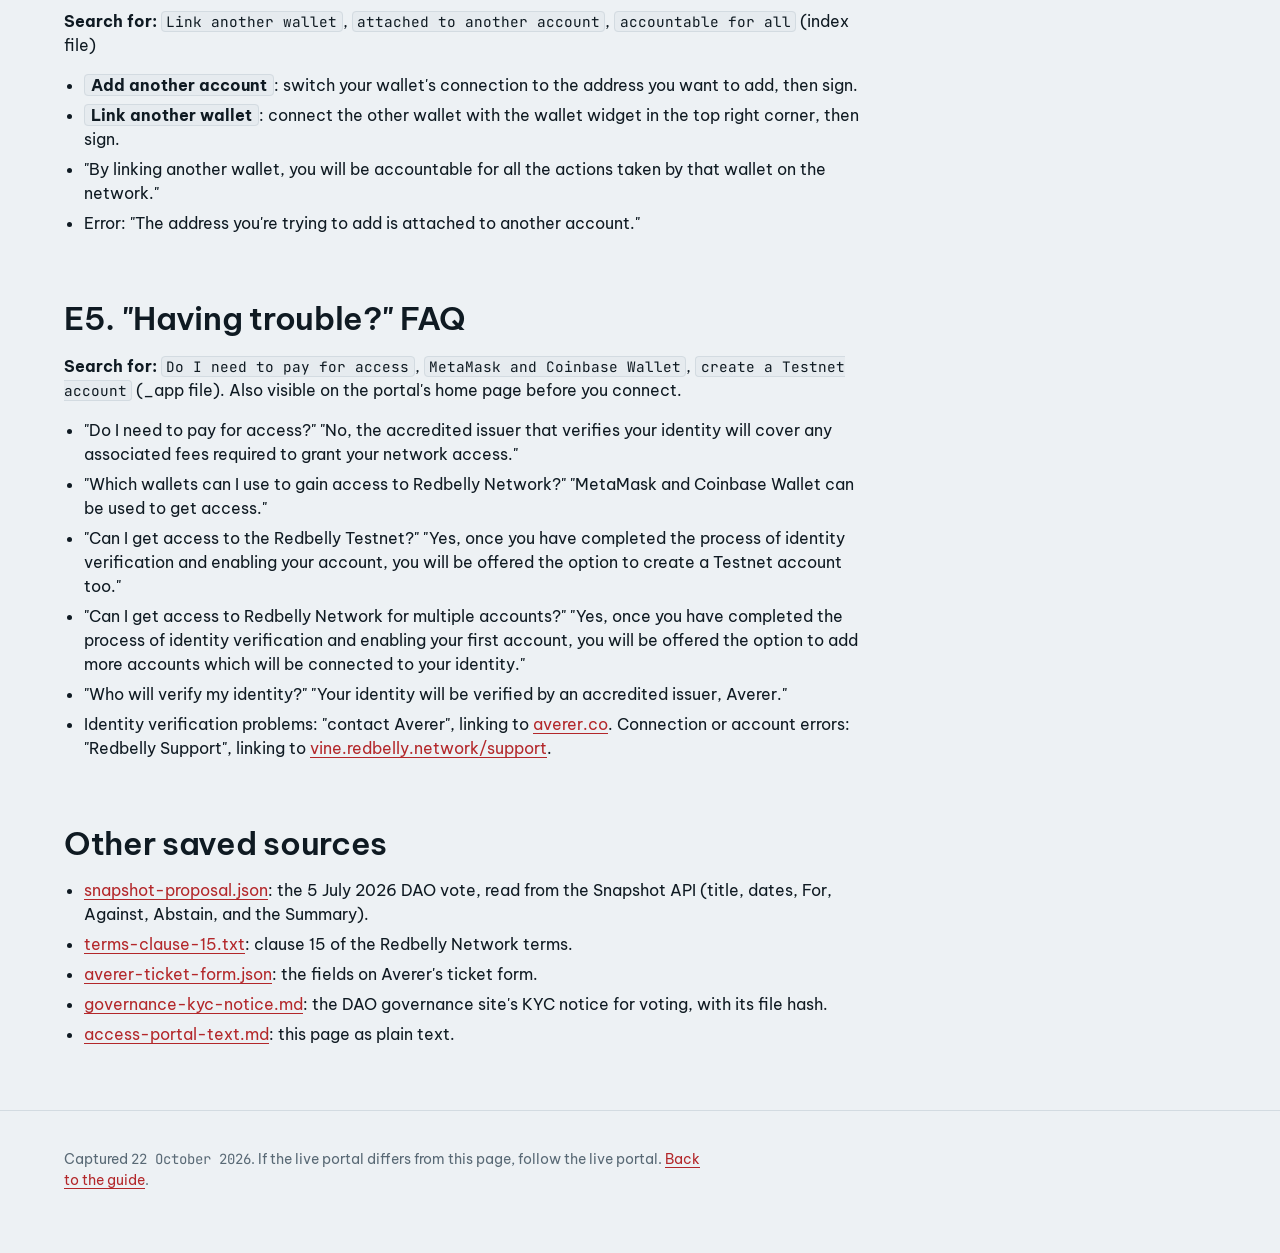
==== commit 4dbec26f: "Use sun and moon icons for the theme toggle on both pages" ====
--- a/evidence.html
+++ b/evidence.html
@@ -22,6 +22,10 @@
       <a href="#e1">E1</a><a href="#e2">E2</a><a href="#e3">E3</a><a href="#e4">E4</a><a href="#e5">E5</a>
       <a href="#other">Other saved sources</a>
     </nav>
+    <button class="theme" id="theme" type="button" aria-label="Switch to light theme" title="Switch to light theme">
+      <svg class="i-sun" viewBox="0 0 24 24" fill="none" stroke="currentColor" stroke-width="2" stroke-linecap="round" stroke-linejoin="round" aria-hidden="true"><circle cx="12" cy="12" r="4"/><path d="M12 2v2M12 20v2M4.93 4.93l1.41 1.41M17.66 17.66l1.41 1.41M2 12h2M20 12h2M4.93 19.07l1.41-1.41M17.66 6.34l1.41-1.41"/></svg>
+      <svg class="i-moon" viewBox="0 0 24 24" fill="none" stroke="currentColor" stroke-width="2" stroke-linecap="round" stroke-linejoin="round" aria-hidden="true"><path d="M21 12.79A9 9 0 1 1 11.21 3 7 7 0 0 0 21 12.79z"/></svg>
+    </button>
   </div>
 </header>
 
@@ -137,5 +141,14 @@
 
 </main>
 <footer><p>Captured <span class="mono">22 October 2026</span>. If the live portal differs from this page, follow the live portal. <a href="index.html">Back to the guide</a>.</p></footer>
+<script>
+(function(){
+  var root=document.documentElement,btn=document.getElementById("theme");
+  function isDark(){var t=root.getAttribute("data-theme");return t?t==="dark":!window.matchMedia("(prefers-color-scheme: light)").matches}
+  function label(){var d=isDark(),l=d?"Switch to light theme":"Switch to dark theme";btn.setAttribute("aria-label",l);btn.title=l;btn.classList.toggle("is-light",!d)}
+  label();
+  btn.addEventListener("click",function(){var n=isDark()?"light":"dark";root.setAttribute("data-theme",n);try{localStorage.setItem("theme",n)}catch(e){}label()});
+})();
+</script>
 </body>
 </html>
--- a/style.css
+++ b/style.css
@@ -56,9 +56,12 @@
 .bar nav::-webkit-scrollbar{display:none}
 .bar nav a{color:var(--text-2);text-decoration:none;font-size:14px;font-weight:500;padding:6px 10px;border-radius:var(--r);white-space:nowrap}
 .bar nav a:hover,.bar nav a.active{color:var(--text);background:var(--container)}
-.theme{font:500 14px var(--font-sans);color:var(--text);background:transparent;border:1px solid var(--outline-variant);border-radius:var(--r);padding:6px 10px;cursor:pointer;white-space:nowrap}
-.theme:hover{border-color:var(--brand)}
-.logo-for-light{display:none}
+.theme{flex:none;width:40px;height:40px;display:grid;place-items:center;color:var(--text);background:transparent;border:1px solid var(--outline-variant);border-radius:var(--r);padding:0;cursor:pointer}
+.theme svg{width:20px;height:20px;display:block}
+.theme .i-moon,.theme.is-light .i-sun{display:none}
+.theme.is-light .i-moon{display:block}
+.theme:hover{border-color:var(--brand);color:var(--accent)}
+.bar .logo-for-light{display:none}
 @media (prefers-color-scheme:light){:root:not([data-theme="dark"]) .bar .logo-for-dark{display:none}:root:not([data-theme="dark"]) .bar .logo-for-light{display:block}}
 :root[data-theme="light"] .bar .logo-for-dark{display:none}
 :root[data-theme="light"] .bar .logo-for-light{display:block}
@@ -170,7 +173,9 @@
 footer{max-width:1280px;margin:64px auto 0;padding:24px 16px 48px;border-top:1px solid var(--edge);color:var(--muted);font-size:14px}
 @media (min-width:900px){footer{padding-left:64px;padding-right:64px}}
 
-.to-top{position:fixed;right:16px;bottom:16px;opacity:0;pointer-events:none;transition:opacity .2s;font:600 14px var(--font-sans);background:var(--slate);color:var(--text);border:1px solid var(--edge);border-radius:var(--r);padding:8px 12px;cursor:pointer}
+.to-top{position:fixed;right:16px;bottom:16px;width:44px;height:44px;display:grid;place-items:center;opacity:0;pointer-events:none;transition:opacity .2s;background:var(--slate);color:var(--text);border:1px solid var(--edge);border-radius:var(--r);padding:0;cursor:pointer}
+.to-top:hover{border-color:var(--brand);color:var(--accent)}
+.to-top svg{width:20px;height:20px;display:block}
 .to-top.show{opacity:1;pointer-events:auto}
 
 /* Print and PDF: light theme, no chrome */
